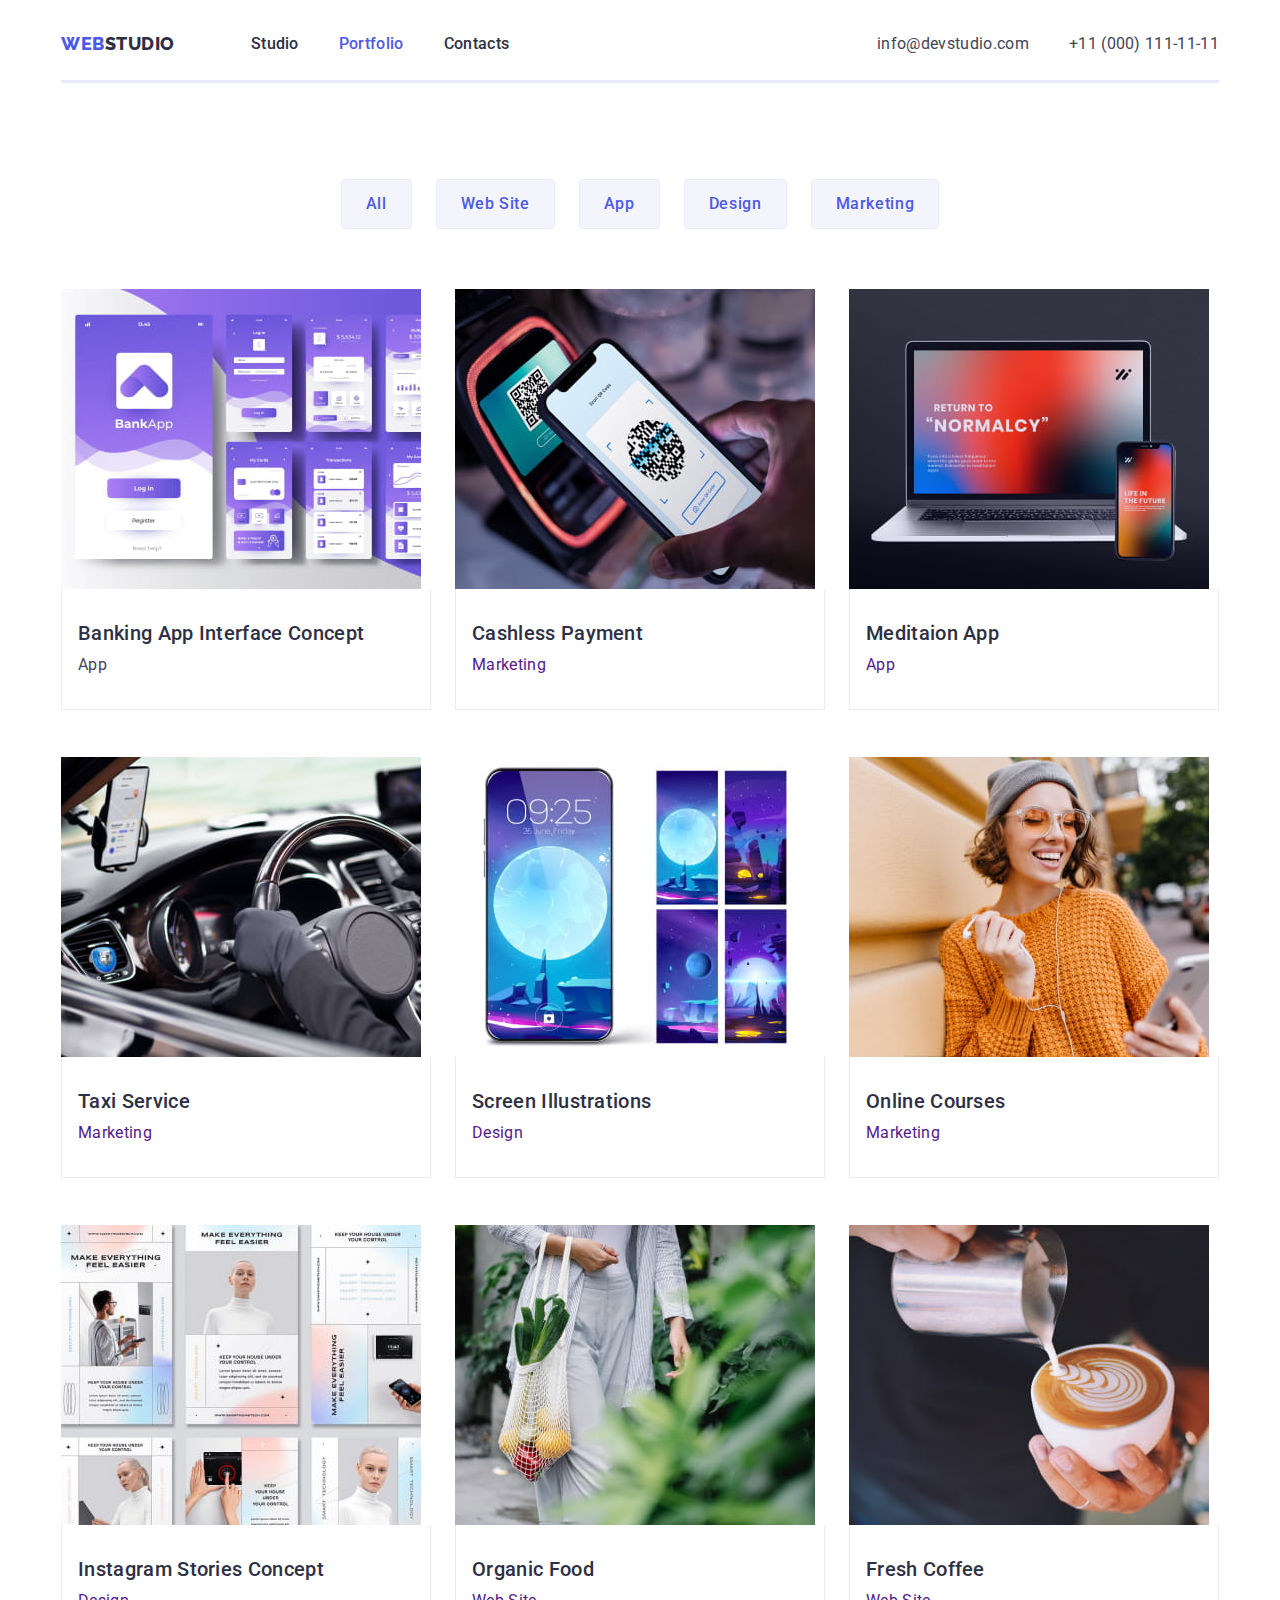
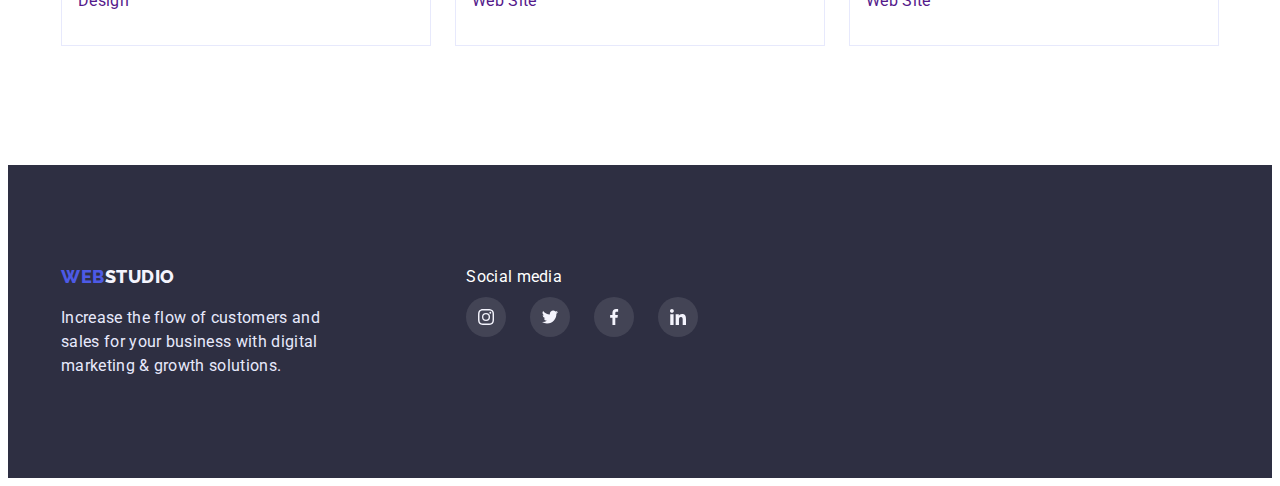
==== portfolio.html @ a213f641 "add" ====
<!DOCTYPE html>
<html lang="en">
<head>
    <meta charset="UTF-8">
    <meta http-equiv="X-UA-Compatible" content="IE=edge">
    <meta name="viewport" content="width=device-width, initial-scale=1.0">
    <title>Portfolio</title>

    <link rel="preconnect" href="https://fonts.googleapis.com">
    <link rel="preconnect" href="https://fonts.gstatic.com" crossorigin>
    <link href="https://fonts.googleapis.com/css2?family=Raleway:wght@800&family=Roboto:wght@400;500;700;900&display=swap" rel="stylesheet">

    <link rel="stylesheet" href="https://cdnjs.cloudflare.com/ajax/libs/modern-normalize/1.1.0/modern-normalize.min.css" integrity="sha512-wpPYUAdjBVSE4KJnH1VR1HeZfpl1ub8YT/NKx4PuQ5NmX2tKuGu6U/JRp5y+Y8XG2tV+wKQpNHVUX03MfMFn9Q==" crossorigin="anonymous" referrerpolicy="no-referrer" />
    
 <link rel="stylesheet" href="./css/styles.css"> 

</head>

<body>
       
    <header>
        <div class="container">
            <div class="header-container">
        <nav class="header-nav">
            <a href="./index.html" class="logo_first">Web<span class="logo_second">Studio</span></a>
            <ul class="site-nav list">
                <li><a href="./index.html" class="link">Studio</a></li>
                <li><a href="" class="link current">Portfolio</a></li>
                <li><a href="" class="link">Contacts</a></li>
            </ul>
        </nav>
        <address class="address-nav">
            <ul class="addres-contact list">
            <li><a href="mailto:info@devstudio.com" class="link current">info@devstudio.com</a></li>
            <li><a href="tel:+110001111111" class="link current">+11 (000) 111-11-11</a></li>
        </ul>        
        </address>
    </div>
    </div>
    </header>
    
    
    <main>
        <section class="fon-section">

            <div class="container">
            <!--button-services-->
            <ul class="button-port">
                <li><button class="button-nav-port">All</button></li>
                <li><button class="button-nav-port">Web Site</button></li>
                <li><button class="button-nav-port">App</button></li>
                <li><button class="button-nav-port">Design</button></li>
                <li><button class="button-nav-port">Marketing</button></li>
            </ul>

        <!--services-->
                <ul class="fon-photo">
                                     
                        
                        <li class="block-photo">
                            <a href="" class="photo-link">
                            <img class="photo" src="./images/img_banking.jpg" alt="Banking App Interface Concept App" width="360" height="300">
                                <div class="title-section">
                            <h2 class="section-title-photo">Banking App Interface Concept</h2>
                            <p class="description-photo">App</p>
                                </div>
                            </a>
                            </li>
                
                

                

                        <li class="block-photo">
                            <a href="" class="photo-link">
                            <img class="photo" src="./images/img_payment.jpg" alt="Cashless Payment" width="360" height="300">
                            <div class="title-section">
                            <h2 class="section-title-photo">Cashless Payment</h2>
                            <p class="description">Marketing</p>
                            </div>
                            </a>
                            </li>
                
               

                

                        <li class="block-photo">
                        <a href="" class="photo-link">
                        <img class="photo" src="./images/meditaion_app.jpg" alt="Meditaion App">
                        <div class="title-section">
                        <h2 class="section-title-photo">Meditaion App</h2>
                        <p class="description">App</p>
                        </div>
                        </a>
                        </li>



                        <li class="block-photo">
                            <a href="" class="photo-link">
                        <img class="photo" src="./images/img_taxi.jpg" alt="Taxi Service">
                        <div class="title-section">
                        <h2 class="section-title-photo">Taxi Service</h2>
                        <p class="description">Marketing</p>
                        </div>
                        </a>
                        </li>


                            <li class="block-photo">
                                <a href="" class="photo-link">
                            <img class="photo" src="./images/img_screen.jpg" alt="Screen Illustrations">
                            <div class="title-section">
                            <h2 class="section-title-photo">Screen Illustrations</h2>
                            <p class="description">Design</p>
                            </div>
                                </a>
                            </li>



                            <li class="block-photo">
                                <a href="" class="photo-link">
                            <img class="photo" src="./images/img_online.jpg" alt="Online Courses">
                            <div class="title-section">
                            <h2 class="section-title-photo">Online Courses</h2>
                            <p class="description">Marketing</p>
                            </div>
                                </a>
                            </li>



                            <li class="block-photo">
                                <a href="" class="photo-link">
                            <img class="photo" src="./images/img_instagram.jpg" alt="Instagram Stories Concept">
                            <div class="title-section">
                            <h2 class="section-title-photo">Instagram Stories Concept</h2>
                            <p class="description">Design</p>
                            </div>
                            </a>
                        </li>



                            <li class="block-photo">
                                <a href="" class="photo-link">
                            <img class="photo" src="./images/img_food.jpg" alt="Organic Food">
                            <div class="title-section">
                            <h2 class="section-title-photo">Organic Food</h2>
                            <p class="description">Web Site</p>
                            </div>
                                </a>
                            </li>



                            <li class="block-photo">
                                <a href="" class="photo-link">
                            <img class="photo" src="./images/img_coffee.jpg" alt="Fresh Coffee">
                            <div class="title-section">
                            <h2 class="section-title-photo">Fresh Coffee</h2>
                            <p class="description">Web Site</p>
                            </div>
                                </a>
                            </li>
                    
                </ul>
            
        </section>

    </main>



    <footer class="footer">
        <div class="container">
            <div class="footer-section">
            <div class="footer-info">
                <a href="./index.html" class="logo_first">Web<span class="logo_second_footer">Studio</span></a>
    
    <!--<div class="footer-text">-->
        <p class="footer-text">Increase the flow of customers and sales for your business with digital marketing & growth solutions.</p>
            </div>

            <div class="footer-contect">
                <p class="fooret-title">Social media</p>
                <ul class="footer-list">
                    <li class="footer-class">
                        <a href="" class="footer-icon">
                        <svg class="footer-item">
                            <use href="./images/icons.svg#icon-instagram"></use>
                        </svg>
                    </a>
                    </li>

                    <li class="footer-class">
                        <a href="" class="footer-icon">
                        <svg class="footer-item">
                            <use href="./images/icons.svg#icon-twitter"></use>
                        </svg>
                    </a>
                    </li>

                    <li class="footer-class">
                        <a href="" class="footer-icon">
                        <svg class="footer-item">
                            <use href="./images/icons.svg#icon-facebook"></use>
                        </svg>
                    </a>
                    </li>

                    <li class="footer-class">
                        <a href="" class="footer-icon">
                        <svg class="footer-item">
                            <use href="./images/icons.svg#icon-linkedin"></use>
                        </svg>
                    </a>
                </li>
                </ul>
            </div>
        </div>
    </div>
    </footer>  
</body>
</html>
---- css/styles.css ----
:root {
    --text: #434455;
    --dark: #2e2f42;
    --second-text-color: #fff;
    --primary-brand: #4d5ae5;
    --light: #f4f4fd;
    --pressed-state: #404bbf;
    --button-noactive: #f4f4fd;
    --accent: #e7e9fc;
    --success: #31d0aa;
    --subtle-text: #8e8f99;
    --modal-overlay: #2e2f4266;
    --hero-background: #2e2f42b2;
    --block-hover: #2E2F4214;


}

body {
    font-family: Roboto, sans-serif;
    color: var(--dark);
    background-color: var(--second-text-color);
    font-size: 16px;
    line-height: 1.5;
    letter-spacing: 0.02em;
    text-decoration: none;

}

.container {

    width: 1158px;
    padding-right: 15px;
    padding-left: 15px;
    margin-right: auto;
    margin-left: auto;

    
}

ul {
    list-style: none;
}

p, h1, h2, h3, h4, h5, ul {
    padding: 0;
    margin: 0;
}
.photo {
    display: block;
    max-width: 100%;
    height: auto;
}

/*logo*/

.header-container {

    display: flex;
    align-items: center;
    gap: 40px;

    border-bottom-style: solid;
    border-bottom-color: var(--accent);

}

.header-nav {
    display: flex;
    align-items: center;
    flex-grow: 1;
    gap: 76px;
}

.address-nav {
    display: flex;
    align-items: center; 
    
}

.logo_first {
    font-family: Raleway, sans-serif;
    color: var(--primary-brand);
    font-weight: 800;
    font-size: 18px;
    line-height: 1.33;
    text-decoration: none;
    text-transform: uppercase;
    letter-spacing: 0.03em;
}

.logo_second {
    color: var(--dark);
 }

.site-nav {
    display: flex;
    gap: 40px;


} 

.site-nav .link {
    color: var(--dark);
    font-weight: 500;
    text-decoration: none;
    padding: 24px 0;
    display: block;
}

.site-nav .link:hover,
.site-nav .link:focus {
    color: var(--pressed-state);
    
}

.site-nav .link.current {
    color: var(--primary-brand);
    text-decoration: none;
}

.addres-contact {
    display: flex;
    gap: 40px;
    
}

.addres-contact .link  {
    color: var(--text);
    text-decoration: none;
    font-style: normal;
    padding: 24px 0;
    display: block;
}

.addres-contact .link:hover,
.addres-contact .link:focus {
    color: var(--pressed-state);
}


.fon-hero-title {
    padding-top: 188px;
    padding-bottom: 188px;

    text-align: center;
    background-image: linear-gradient(rgba(46, 47, 66, 0.7), rgba(46, 47, 66, 0.7)), url('../images/people-office.jpg');
    background-color: var(--second-text-color);
    background-repeat: no-repeat;
    background-position: center;
    background-size: 1440px auto;
}

.hero-title {
    color: var(--second-text-color);
    font-weight: 700;
    font-size: 56px;
    line-height: 1.07;
    max-width: 494px;
    margin: 0 auto 48px;


}

.button-main {
    font-family: Roboto, sans-serif;
    background-color: var(--primary-brand);
    color: var(--second-text-color);
    font-weight: 500;
    font-size: 16px;
    line-height: 1.5; 
    border-radius: 4px;
    border: 0px;
    padding: 16px 32px;
    margin-left: auto;
    nav-right: auto;
    text-align: center;
    cursor: pointer;
    letter-spacing: 0.04em;

}

.button-main:hover,
.button-main:focus {
    color: var(--second-text-color);
    background-color: var(--pressed-state);
}

.block-description {
    display: flex;
    flex-wrap: wrap;
    padding-top: 120px;
    padding-bottom: 120px;
    gap: 24px;

}

.title-description {
    display: flex;
    flex-wrap: wrap;
    gap: 24px;
}

.class-description {
    flex-basis: calc((100% - 72px) / 4);  

    }
    
.description-icon {

    display: flex;
    align-items:center;
    justify-content: center;
    margin-bottom: 8px;
    width: 264px;
    height: 112px;
    background-color: var(--light);
}



.photo-description {
    width: 64px;
    height: 64px;


}


.section-title {
    color: var(--dark);
    font-weight: 500;
    font-size: 20px;
    line-height: 1.2;
    text-align: left;
    margin-bottom: 8px;
}


    


.section-description {
    color: var(--text);
}

.block-doing {
    padding-bottom: 120px;
    }

.doing {
    color: var(--dark);
    font-weight: 700;
    font-size: 36px;
    line-height: 1.11;
    text-align: center;
    flex-wrap: wrap;
    gap: 24px;
    }

.doing-section {
   
    display: flex; 
    gap: 24px;
    margin-top: 72px;
}

.doing-colm {
    flex-basis: calc((100% - 48px) / 3);
}

 .teams-fon {
    background-color: var(--light);
    padding-bottom: 120px;
    padding-top: 120px;
} 

 
.teams {
    color: var(--dark);
    font-weight: 700;
    font-size: 36px;
    line-height: 1.11;
    text-align: center;
    margin-bottom: 72px;
    }

.team-class {
    display: flex;
    gap: 24px;
    flex-wrap: wrap;
    margin: 0;
    padding: 0;
    }

.worker-fon {
    font-size: 16px;
    line-height: 1.5;
    height: 224px;
    flex-basis: calc((100% - 72px) / 4); 
    background: var(--second-text-color);
    box-shadow: 0px 1px 6px rgba(46, 47, 66, 0.08), 0px 1px 1px rgba(46, 47, 66, 0.16), 0px 2px 1px rgba(46, 47, 66, 0.08);
    border-radius: 0px 0px 4px 4px;
    display: block;
    max-width: 100%; 
    height: auto;
    
}

.worker-section {
    text-align: center;
    padding-top: 32px;
    padding-bottom: 32px;
}

.worker {
    color: var(--dark);
    font-weight: 500;
    margin-bottom: 8px;

}
.team-job {
    color: var(--text);
}

.fon-section {
    padding-top: 96px;
    padding-bottom: 120px;
}
/*.button-section {
    padding-top: 83px;
    padding-bottom: 60px;
}*/

.button-port {
    display: flex;
    gap: 24px;
    text-align: center;  
    flex-wrap: wrap;
    justify-content: center;

}

.button-nav-port {
    font-family: Roboto, sans-serif;
    font-weight: 500;
    border: 1px solid var(--accent);
    background-color: var(--button-noactive);
    color: var(--primary-brand);
    font-size: 16px;
    line-height: 1.5;
    cursor: pointer;
    letter-spacing: 0.04em;
    padding: 12px 24px;
    border-radius: 4px;
}

.button-nav-port:hover,
.button-nav-port:focus  {

    color: var(--second-text-color);
    background-color: var(--pressed-state);
}

.button-nav-port:hover,
.button-nav-port:focus  {
    box-shadow: 
    0px 2px 2px 0px #0000001F,
    0px 2px 1px 0px #00000014,
    0px 3px 1px 0px #0000001a,
    0px 4px 4px 0px #00000040;
}


.fon-photo {
    background-color: var(--second-text-color);
    border-color: var(--accent);
    display: flex;
    flex-wrap: wrap;
    gap: 48px 24px;
    margin-top: 60px;
    
    
}
    
.block-photo {
    flex-basis: calc((100% - 48px) / 3);
    height: 420px;
}

.photo-link {
    display: block;
    text-decoration: none;
    }


.photo-link:hover {
    box-shadow: 
    0px 1px 6px rgba(46, 47, 66, 0.08), 
    0px 1px 1px rgba(46, 47, 66, 0.16), 
    0px 2px 1px rgba(46, 47, 66, 0.08);
}

.title-section {
padding-top: 32px;
padding-bottom: 32px;
padding-left: 16px;
border-left: 1px solid var(--accent);
border-right: 1px solid var(--accent);
border-bottom: 1px solid var(--accent)
}

.section-title-photo {
    color: var(--dark);
    font-weight: 500;
    font-size: 20px;
    line-height: 1.2;
    text-align: left;
    margin-bottom: 8px;
}

.link-block-photo {
    display: block;
}



.description-photo {
    color: var(--text); 
}


.customers-block {
    padding-top: 130px;
    padding-bottom: 120px;

}


.title-customers {
    color: var(--dark);
    font-weight: 700;
    font-size: 36px;
    line-height: 1.11;
    text-align: center;
    margin-bottom: 72px;
    }

    .customers-list {
        display: flex;
        flex-wrap: wrap;
        gap: 24px;

    
   
    }

    .customers-photo {
        
        flex-basis: calc((100% - 120px) / 6);

        height: 88px;
    }


    .customers-icon {
        fill: var(--subtle-text);
        border: 1px solid var(--subtle-text);
        width: 100%;
        height: 100%;
        display: flex;
        align-items: center;
        justify-content: center;
    }

    .photo-customers {
        width: 104px;
        height: 56px;
    }
        
  
    
    .customers-icon:hover,
    .customers-icon:focus  {
        border: 1px solid var(--pressed-state);
        border-radius: 4px;
        fill: var(--pressed-state);
        }
        


.footer {
    color: var(--accent);
    background-color: var(--dark);
    padding-top: 100px;
    padding-bottom: 100px;

} 

.footer-section {
    display: flex;

}

.footer-info {
width: 35%;
}


.logo_second_footer {
    font-weight: 800;
    color: var(--button-noactive);

}

.footer-text {
    width: 264px;
    margin-top: 16px;
}

.footer-contect {
    font-size: 16px;
    line-height: 1.5;
    display: block;
    max-width: 100%; 
    height: auto;
    width: 65%;
}

.fooret-title {
    color: var(--second-text-color);
}

.footer-list {
    display: flex;
    justify-content: left;
    gap: 24px;
    margin-top: 8px;

}

.footer-class {
    width: 40px;
    height: 40px;
    



}

.footer-item {
    width: 16px;
    height: 16px;
}



.footer-icon {
    width: 100%;
    height: 100%;
    background-color: var(--text);
    fill: var(--second-text-color);
    border-radius: 50%;
    display: flex;
    align-items:center;
    justify-content: center;
}

.footer-icon:hover,
.footer-icon:focus  {
    background-color: var(--success);
}


.social-list {
    display: flex;
    justify-content: center;
    gap: 24px;
    margin-top: 8px;

}

.social-class {
    width: 40px;
    height: 40px;
}

.social-item {
    width: 16px;
    height: 16px;
}

.social-link {
}

.social-icon {
    width: 100%;
    height: 100%;
    background-color: var(--primary-brand);
    border-radius: 50%;
    fill: var(--second-text-color);
    display: flex;
    align-items:center;
    justify-content: center;
}

.social-icon:hover,
.social-icon:focus  {
    background-color: var(--pressed-state);
}
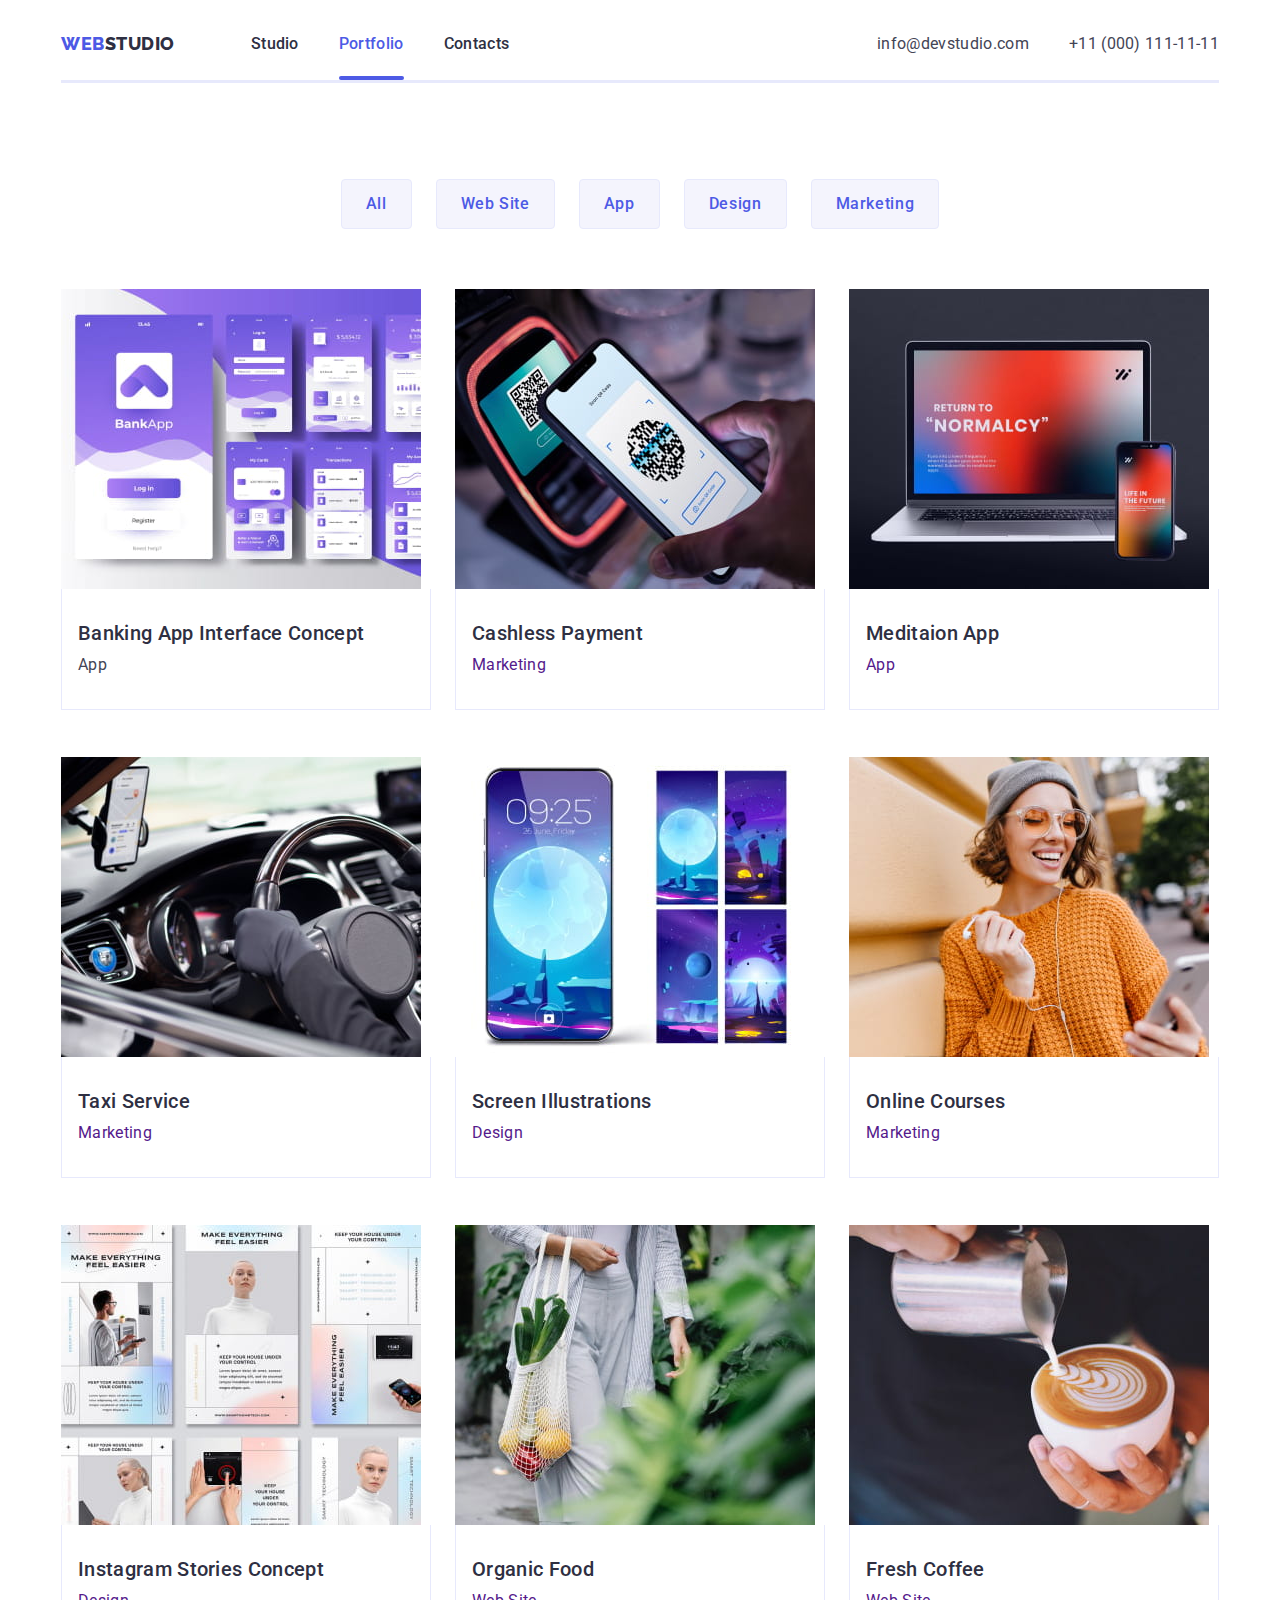
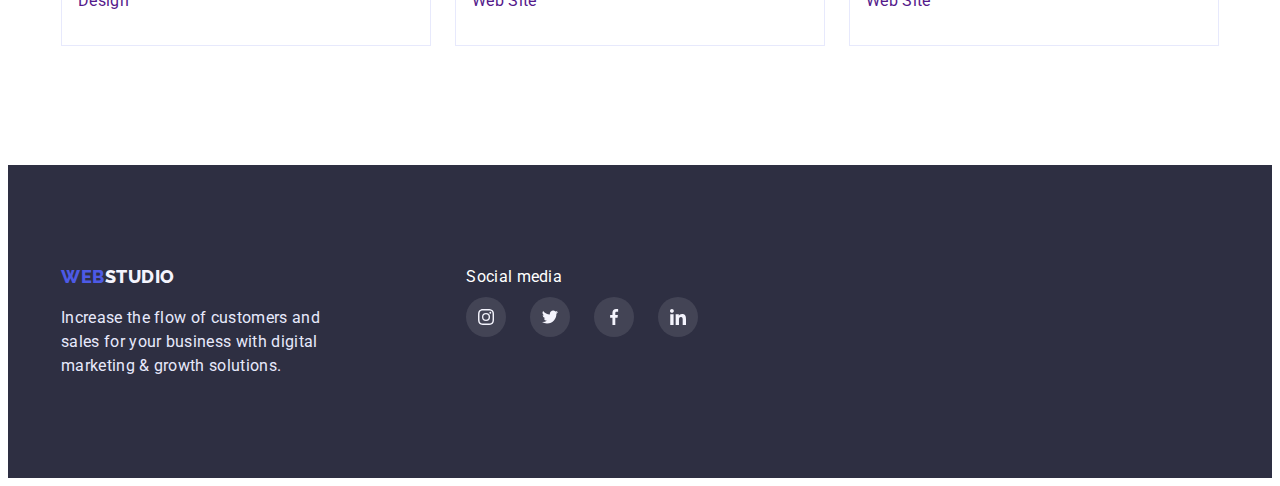
==== commit 57c4643b: "add" ====
--- a/portfolio.html
+++ b/portfolio.html
@@ -58,9 +58,15 @@
                                      
                         
                         <li class="block-photo">
+                            <div class="block-image">
                             <a href="" class="photo-link">
                             <img class="photo" src="./images/img_banking.jpg" alt="Banking App Interface Concept App" width="360" height="300">
-                                <div class="title-section">
+                            <div class="block-photo-description">
+                                <p>14 Stylish and User-Friendly App Design Concepts · Task Manager App · Calorie Tracker App · Exotic Fruit Ecommerce App ·
+                                Cloud Storage App</p>
+                            </div>
+                            </div>
+                            <div class="title-section">
                             <h2 class="section-title-photo">Banking App Interface Concept</h2>
                             <p class="description-photo">App</p>
                                 </div>
@@ -72,8 +78,14 @@
                 
 
                         <li class="block-photo">
+                            <div class="block-image">
                             <a href="" class="photo-link">
                             <img class="photo" src="./images/img_payment.jpg" alt="Cashless Payment" width="360" height="300">
+                            <div class="block-photo-description">
+                                <p>14 Stylish and User-Friendly App Design Concepts · Task Manager App · Calorie Tracker App · Exotic Fruit
+                                    Ecommerce App · Cloud Storage App</p>
+                            </div>
+                            </div>
                             <div class="title-section">
                             <h2 class="section-title-photo">Cashless Payment</h2>
                             <p class="description">Marketing</p>
@@ -86,8 +98,14 @@
                 
 
                         <li class="block-photo">
+                            <div class="block-image">
                         <a href="" class="photo-link">
                         <img class="photo" src="./images/meditaion_app.jpg" alt="Meditaion App">
+                        <div class="block-photo-description">
+                            <p>14 Stylish and User-Friendly App Design Concepts · Task Manager App · Calorie Tracker App · Exotic Fruit
+                                Ecommerce App · Cloud Storage App</p>
+                        </div>
+                        </div>
                         <div class="title-section">
                         <h2 class="section-title-photo">Meditaion App</h2>
                         <p class="description">App</p>
@@ -98,8 +116,14 @@
 
 
                         <li class="block-photo">
+                            <div class="block-image">
                             <a href="" class="photo-link">
                         <img class="photo" src="./images/img_taxi.jpg" alt="Taxi Service">
+                        <div class="block-photo-description">
+                            <p>14 Stylish and User-Friendly App Design Concepts · Task Manager App · Calorie Tracker App · Exotic Fruit
+                                Ecommerce App · Cloud Storage App</p>
+                        </div>
+                        </div>
                         <div class="title-section">
                         <h2 class="section-title-photo">Taxi Service</h2>
                         <p class="description">Marketing</p>
@@ -109,8 +133,14 @@
 
 
                             <li class="block-photo">
+                                <div class="block-image">
                                 <a href="" class="photo-link">
                             <img class="photo" src="./images/img_screen.jpg" alt="Screen Illustrations">
+                            <div class="block-photo-description">
+                                <p>14 Stylish and User-Friendly App Design Concepts · Task Manager App · Calorie Tracker App · Exotic Fruit
+                                    Ecommerce App · Cloud Storage App</p>
+                            </div>
+                            </div>
                             <div class="title-section">
                             <h2 class="section-title-photo">Screen Illustrations</h2>
                             <p class="description">Design</p>
@@ -122,7 +152,13 @@
 
                             <li class="block-photo">
                                 <a href="" class="photo-link">
+                                    <div class="block-image">
                             <img class="photo" src="./images/img_online.jpg" alt="Online Courses">
+                            <div class="block-photo-description">
+                                <p>14 Stylish and User-Friendly App Design Concepts · Task Manager App · Calorie Tracker App · Exotic Fruit
+                                    Ecommerce App · Cloud Storage App</p>
+                            </div>
+                            </div>
                             <div class="title-section">
                             <h2 class="section-title-photo">Online Courses</h2>
                             <p class="description">Marketing</p>
@@ -133,8 +169,14 @@
 
 
                             <li class="block-photo">
+                                <div class="block-image">
                                 <a href="" class="photo-link">
                             <img class="photo" src="./images/img_instagram.jpg" alt="Instagram Stories Concept">
+                            <div class="block-photo-description">
+                                <p>14 Stylish and User-Friendly App Design Concepts · Task Manager App · Calorie Tracker App · Exotic Fruit
+                                    Ecommerce App · Cloud Storage App</p>
+                            </div>
+                            </div>
                             <div class="title-section">
                             <h2 class="section-title-photo">Instagram Stories Concept</h2>
                             <p class="description">Design</p>
@@ -145,8 +187,14 @@
 
 
                             <li class="block-photo">
+                                <div class="block-image">
                                 <a href="" class="photo-link">
                             <img class="photo" src="./images/img_food.jpg" alt="Organic Food">
+                            <div class="block-photo-description">
+                                <p>14 Stylish and User-Friendly App Design Concepts · Task Manager App · Calorie Tracker App · Exotic Fruit
+                                    Ecommerce App · Cloud Storage App</p>
+                            </div>
+                            </div>
                             <div class="title-section">
                             <h2 class="section-title-photo">Organic Food</h2>
                             <p class="description">Web Site</p>
@@ -157,8 +205,14 @@
 
 
                             <li class="block-photo">
+                                <div class="block-image">
                                 <a href="" class="photo-link">
                             <img class="photo" src="./images/img_coffee.jpg" alt="Fresh Coffee">
+                            <div class="block-photo-description">
+                                <p>14 Stylish and User-Friendly App Design Concepts · Task Manager App · Calorie Tracker App · Exotic Fruit
+                                    Ecommerce App · Cloud Storage App</p>
+                            </div>
+                            </div>
                             <div class="title-section">
                             <h2 class="section-title-photo">Fresh Coffee</h2>
                             <p class="description">Web Site</p>
@@ -223,5 +277,7 @@
         </div>
     </div>
     </footer>  
+
+ 
 </body>
 </html>--- a/css/styles.css
+++ b/css/styles.css
@@ -12,6 +12,8 @@
     --modal-overlay: #2e2f4266;
     --hero-background: #2e2f42b2;
     --block-hover: #2E2F4214;
+    --modal-color: #FCFCFC;
+
 
 
 }
@@ -101,6 +103,8 @@
 } 
 
 .site-nav .link {
+    position: relative;
+
     color: var(--dark);
     font-weight: 500;
     text-decoration: none;
@@ -108,6 +112,17 @@
     display: block;
 }
 
+.site-nav .link.current::after {
+    position: absolute;
+    bottom: 0;
+    display: block;
+    width: 100%;
+    height: 4px;
+    border-radius: 2px;
+    background-color: currentColor;
+    content: '';
+}
+
 .site-nav .link:hover,
 .site-nav .link:focus {
     color: var(--pressed-state);
@@ -126,12 +141,14 @@
 }
 
 .addres-contact .link  {
+
     color: var(--text);
     text-decoration: none;
     font-style: normal;
     padding: 24px 0;
     display: block;
 }
+
 
 .addres-contact .link:hover,
 .addres-contact .link:focus {
@@ -379,13 +396,25 @@
     flex-wrap: wrap;
     gap: 48px 24px;
     margin-top: 60px;
-    
-    
-}
-    
+
+}
+
+   
 .block-photo {
     flex-basis: calc((100% - 48px) / 3);
     height: 420px;
+}
+
+.block-photo:hover {
+        border: 1px solid #F4F4FD;
+        box-shadow: 0px 1px 6px rgba(46, 47, 66, 0.08),
+        0px 1px 1px rgba(46, 47, 66, 0.16),
+        0px 2px 1px rgba(46, 47, 66, 0.08);
+}
+
+.block-image {
+    position: relative;
+    overflow: hidden;
 }
 
 .photo-link {
@@ -399,6 +428,27 @@
     0px 1px 6px rgba(46, 47, 66, 0.08), 
     0px 1px 1px rgba(46, 47, 66, 0.16), 
     0px 2px 1px rgba(46, 47, 66, 0.08);
+}
+
+.block-photo-description {
+    color: var(--button-noactive);
+    background-color: var(--primary-brand);
+    position: absolute;
+    top: 0;
+    left: 0;
+    width: 100%;
+    height: 100%;
+    padding: 40px 32px;
+    transform: translateY(100%);
+    transition: transform 250ms;
+    transition-timing-function: cubic-bezier(0.4, 0, 0.2, 1);
+}
+
+
+.block-image:hover .block-photo-description
+ {
+    transform: translateY(0);
+
 }
 
 .title-section {
@@ -609,7 +659,68 @@
     background-color: var(--pressed-state);
 }
 
-
-
-
-
+.backdropt {
+    position: fixed;
+    top: 0;
+    left: 0;
+    display: flex;
+    align-items: center;
+    justify-content: center;
+    width: 100%;
+    height: 100%;
+    padding: 20px 0;
+    background-color: rgba(46, 47, 66, 0.4);
+    transition: opacity 500ms, visibility 500ms;
+}
+
+.backdropt.is-hidden {
+    opacity: 0;
+    visibility: hidden;
+    pointer-events: none;
+}
+
+.backdropt.is-hidden .modal {
+    transform: scale(0);
+}
+
+.modal {
+    position: relative;
+    width: 100%;
+    max-width: 408px;
+    max-height: 576px;
+    height: 100%;
+    background-color: var(--modal-color);
+    transition: transform (-50%, -50%); 
+}
+
+.modal-close {
+    position: absolute;
+    top: 24px;
+    right: 24px;
+    width: 24px;
+    height: 24px;
+    border-radius: 50%;
+    background: var(--accent);
+    border: 1px solid rgba(0, 0, 0, 0.1);
+
+        align-items: center;
+            justify-content: center;
+
+}
+
+
+.button-modal {
+ width: 24px;
+ height: 24px;
+
+
+
+
+}
+
+.modal-close {
+
+}
+
+
+
